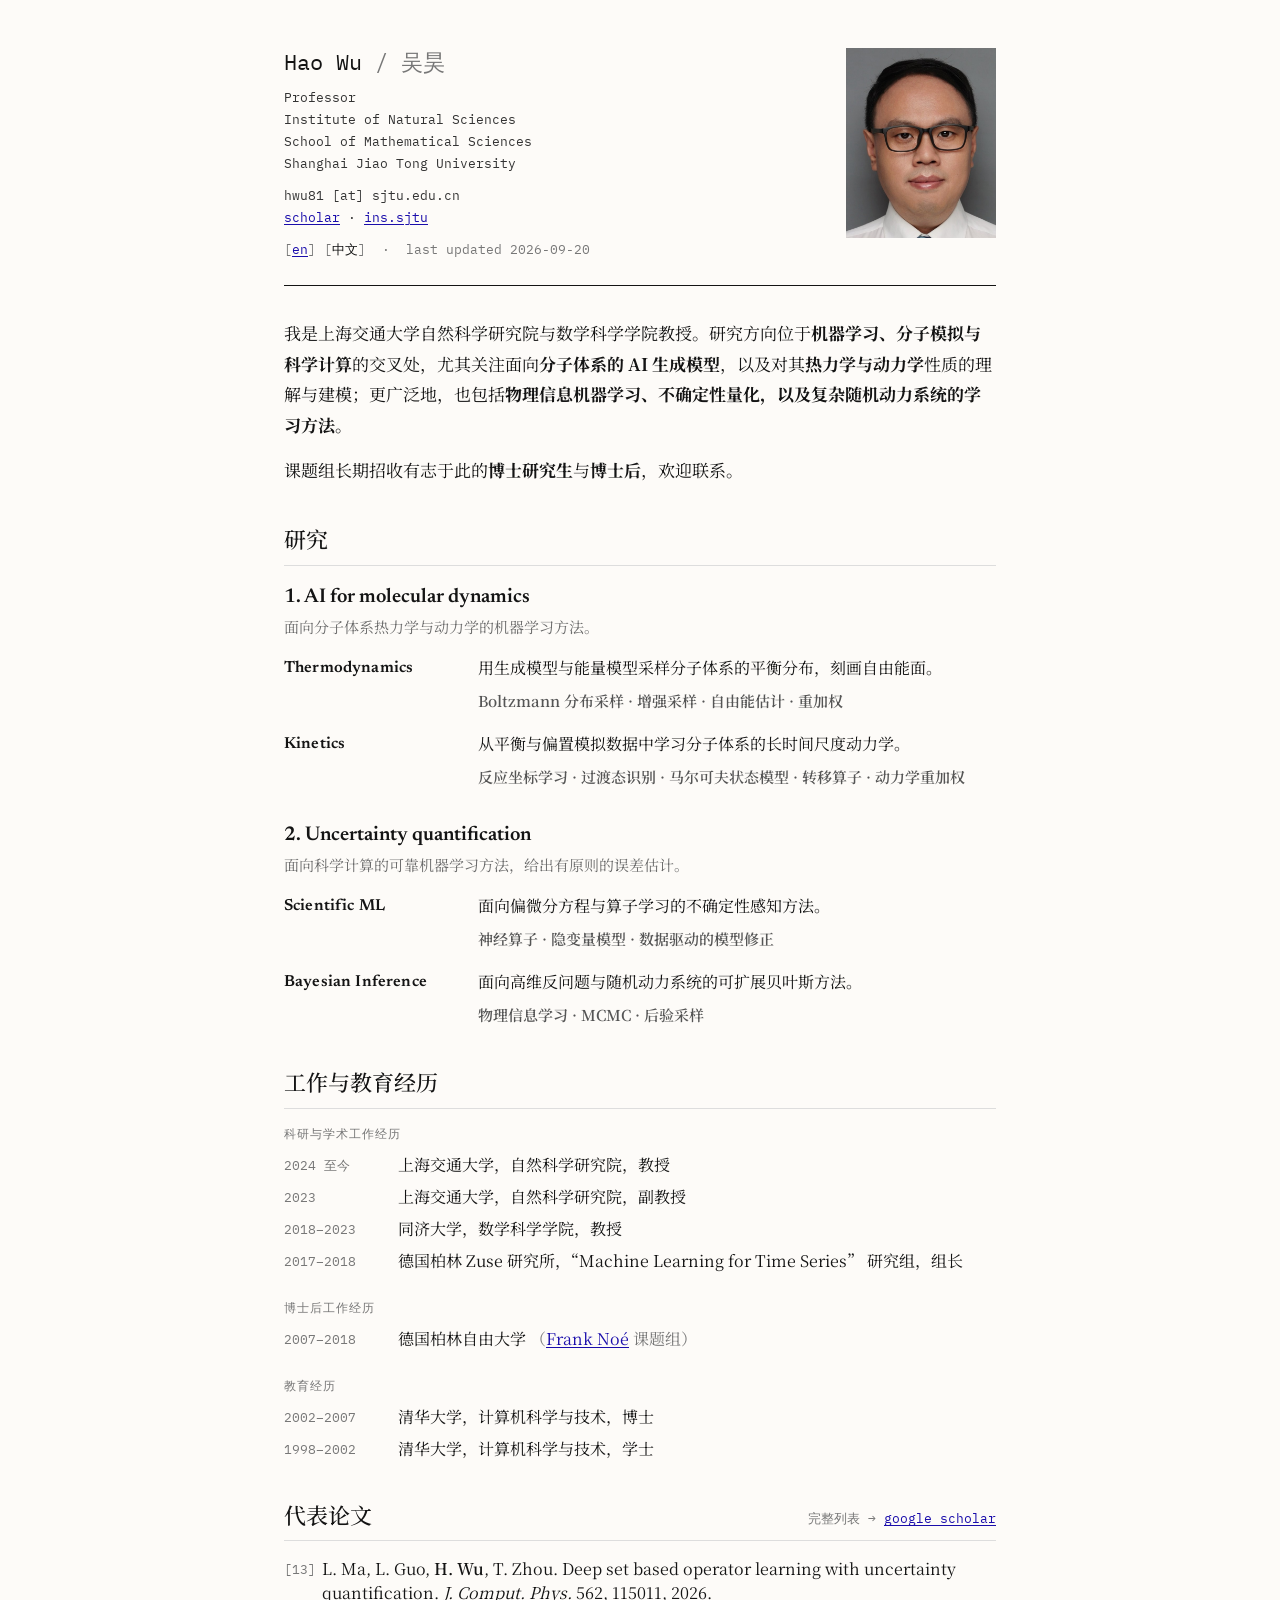
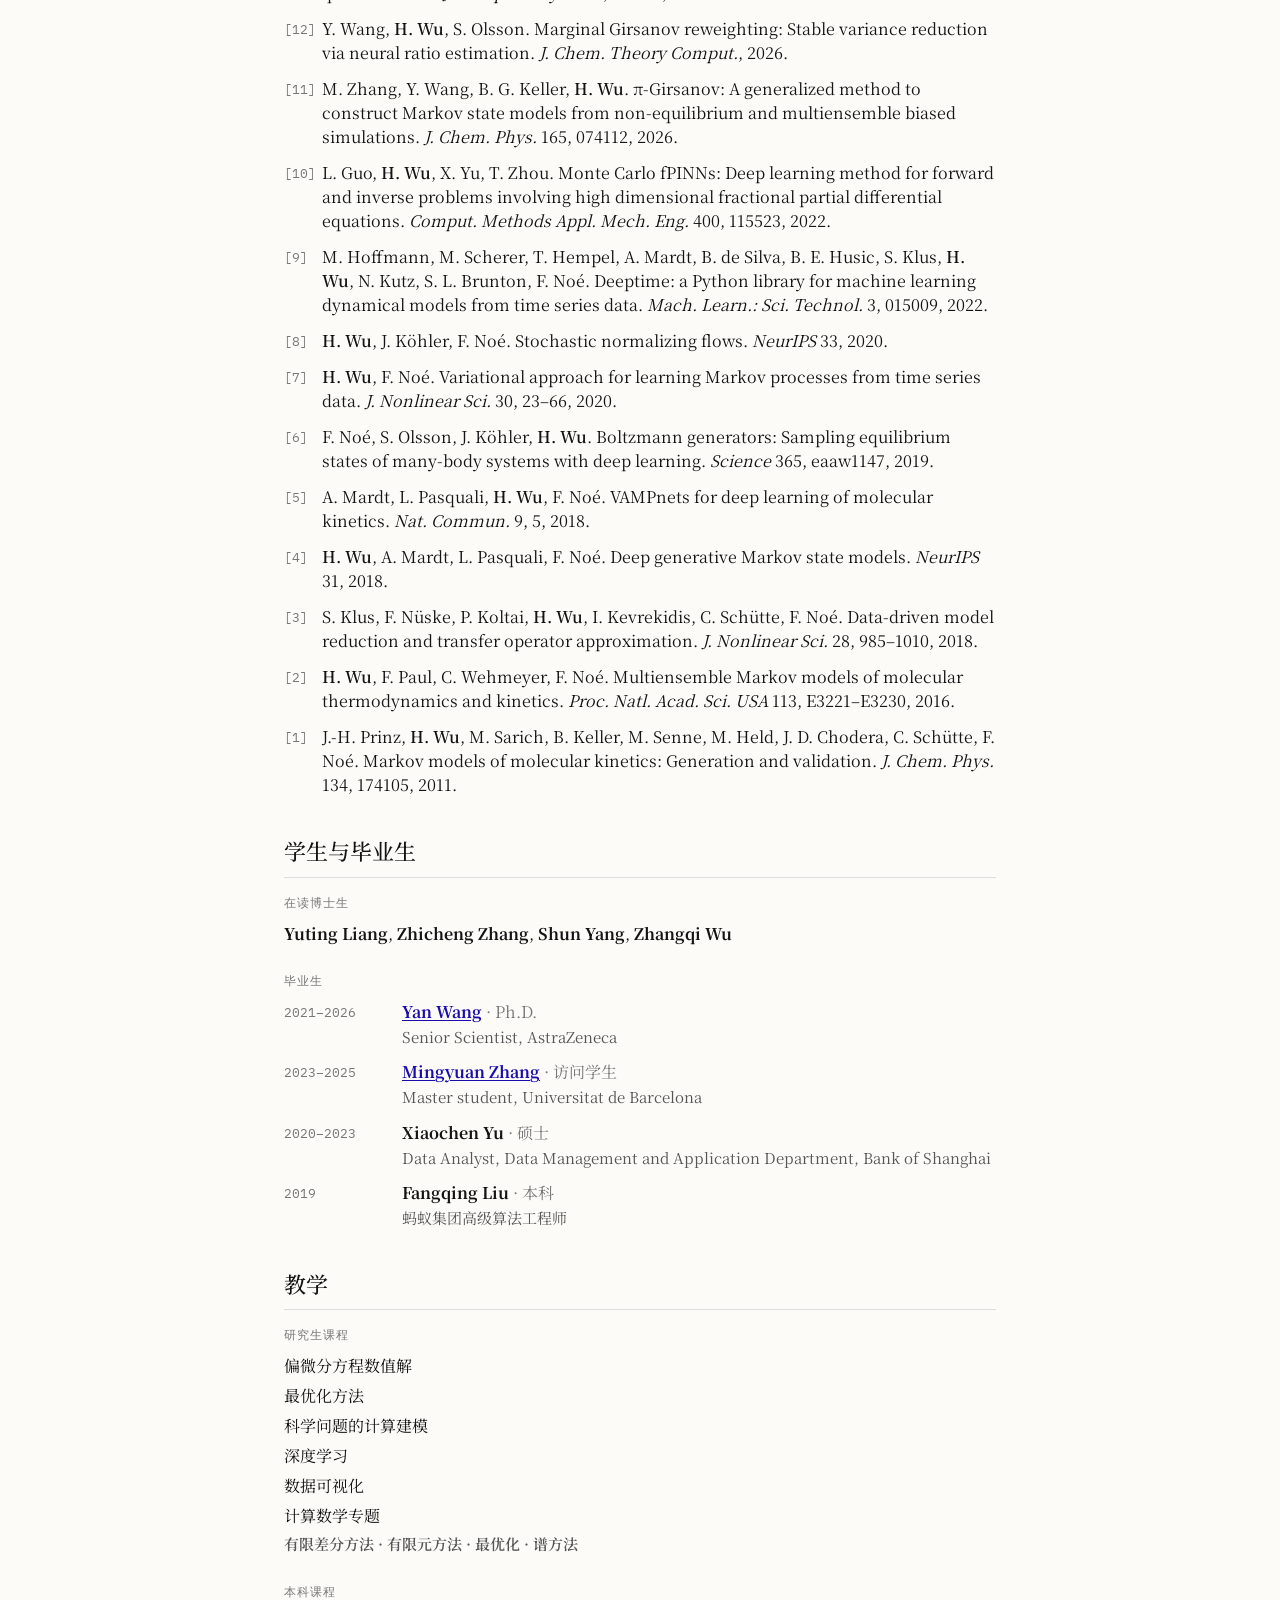
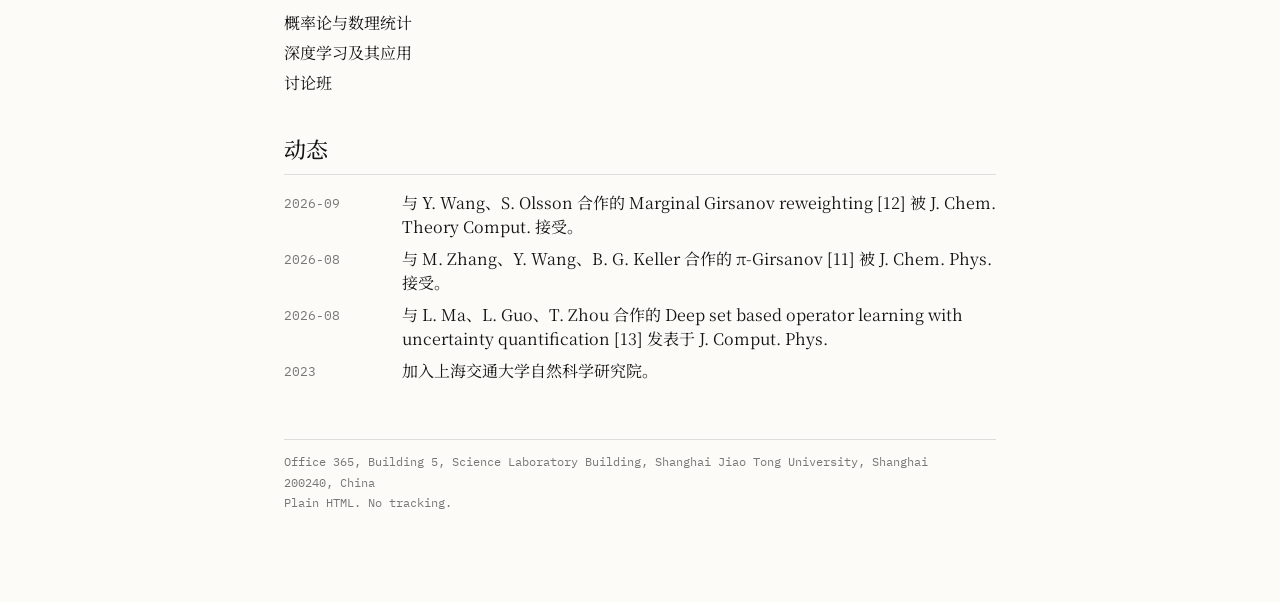
==== zh.html @ 330f4f9b "Homepage for Hao Wu" ====
<!DOCTYPE html>
<html lang="zh-Hans">
<head>
<meta charset="utf-8">
<meta name="viewport" content="width=device-width, initial-scale=1">
<title>吴昊 Hao Wu</title>
<meta name="description" content="吴昊，上海交通大学自然科学研究院与数学科学学院教授，研究方向为机器学习、分子模拟与科学计算的交叉领域。">
<meta name="author" content="Hao Wu">
<link rel="canonical" href="https://hwu81.github.io/zh.html">
<link rel="alternate" hreflang="en" href="https://hwu81.github.io/">
<link rel="alternate" hreflang="zh-Hans" href="https://hwu81.github.io/zh.html">
<meta property="og:type" content="profile">
<meta property="og:title" content="吴昊 Hao Wu">
<meta property="og:description" content="上海交通大学自然科学研究院与数学科学学院教授。">
<meta property="og:image" content="https://hwu81.github.io/portrait-2026.jpg">
<link rel="icon" href="favicon.svg" type="image/svg+xml">
<link rel="preconnect" href="https://fonts.googleapis.com">
<link rel="preconnect" href="https://fonts.gstatic.com" crossorigin>
<link rel="stylesheet" href="https://fonts.googleapis.com/css2?family=IBM+Plex+Mono:wght@400;500&family=Newsreader:opsz,wght@6..72,400..600&family=Noto+Serif+SC:wght@400;600&display=swap">
<link rel="stylesheet" href="style.css">
</head>
<body>
<div class="page">

  <header class="masthead">
    <div class="ident">
      <h1 class="name">Hao Wu <span>/ 吴昊</span></h1>
      <p>Professor</p>
      <p>Institute of Natural Sciences</p>
      <p>School of Mathematical Sciences</p>
      <p>Shanghai Jiao Tong University</p>
      <p class="contact">hwu81 [at] sjtu.edu.cn</p>
      <p><a href="https://scholar.google.com/citations?user=BpJevpQAAAAJ">scholar</a> · <a href="https://ins.sjtu.edu.cn/peoples/wuhao">ins.sjtu</a></p>
      <p class="meta">[<a href="index.html" hreflang="en">en</a>] [<span class="current">中文</span>] &nbsp;·&nbsp; last updated 2026-09-20</p>
    </div>
    <div class="portrait">
      <img src="portrait-2026.jpg" width="572" height="748" alt="吴昊">
    </div>
  </header>

  <section class="bio">
    <p>我是上海交通大学自然科学研究院与数学科学学院教授。研究方向位于<b>机器学习、分子模拟与科学计算</b>的交叉处，尤其关注面向<b>分子体系的 AI 生成模型</b>，以及对其<b>热力学与动力学</b>性质的理解与建模；更广泛地，也包括<b>物理信息机器学习、不确定性量化，以及复杂随机动力系统的学习方法</b>。</p>
    <p>课题组长期招收有志于此的<b>博士研究生</b>与<b>博士后</b>，欢迎联系。</p>
  </section>

  <section>
    <h2>研究</h2>
    <div class="topics">

      <div class="topic">
        <h3>1. AI for molecular dynamics</h3>
        <p class="summary">面向分子体系热力学与动力学的机器学习方法。</p>
        <div class="threads">
          <div class="thread">
            <span class="label">Thermodynamics</span>
            <div>
              <p>用生成模型与能量模型采样分子体系的平衡分布，刻画自由能面。</p>
              <p class="keywords">Boltzmann 分布采样 · 增强采样 · 自由能估计 · 重加权</p>
            </div>
          </div>
          <div class="thread">
            <span class="label">Kinetics</span>
            <div>
              <p>从平衡与偏置模拟数据中学习分子体系的长时间尺度动力学。</p>
              <p class="keywords">反应坐标学习 · 过渡态识别 · 马尔可夫状态模型 · 转移算子 · 动力学重加权</p>
            </div>
          </div>
        </div>
      </div>

      <div class="topic">
        <h3>2. Uncertainty quantification</h3>
        <p class="summary">面向科学计算的可靠机器学习方法，给出有原则的误差估计。</p>
        <div class="threads">
          <div class="thread">
            <span class="label">Scientific ML</span>
            <div>
              <p>面向偏微分方程与算子学习的不确定性感知方法。</p>
              <p class="keywords">神经算子 · 隐变量模型 · 数据驱动的模型修正</p>
            </div>
          </div>
          <div class="thread">
            <span class="label">Bayesian Inference</span>
            <div>
              <p>面向高维反问题与随机动力系统的可扩展贝叶斯方法。</p>
              <p class="keywords">物理信息学习 · MCMC · 后验采样</p>
            </div>
          </div>
        </div>
      </div>

    </div>
  </section>

  <section>
    <h2>工作与教育经历</h2>
    <div class="groups">
      <div>
        <p class="kicker">科研与学术工作经历</p>
        <div class="entries">
          <div class="entry"><span class="when">2024 至今</span><p>上海交通大学，自然科学研究院，教授</p></div>
          <div class="entry"><span class="when">2023</span><p>上海交通大学，自然科学研究院，副教授</p></div>
          <div class="entry"><span class="when">2018–2023</span><p>同济大学，数学科学学院，教授</p></div>
          <div class="entry"><span class="when">2017–2018</span><p>德国柏林 Zuse 研究所，“Machine Learning for Time Series” 研究组，组长</p></div>
        </div>
      </div>
      <div>
        <p class="kicker">博士后工作经历</p>
        <div class="entries">
          <div class="entry"><span class="when">2007–2018</span><p>德国柏林自由大学 <span class="quiet">（<a href="https://scholar.google.com/citations?user=QGiLc_cAAAAJ">Frank Noé</a> 课题组）</span></p></div>
        </div>
      </div>
      <div>
        <p class="kicker">教育经历</p>
        <div class="entries">
          <div class="entry"><span class="when">2002–2007</span><p>清华大学，计算机科学与技术，博士</p></div>
          <div class="entry"><span class="when">1998–2002</span><p>清华大学，计算机科学与技术，学士</p></div>
        </div>
      </div>
    </div>
  </section>

  <section>
    <h2 class="split"><span>代表论文</span><span class="aside">完整列表 → <a href="https://scholar.google.com/citations?user=BpJevpQAAAAJ">google scholar</a></span></h2>
    <div class="pubs">
      <div class="pub"><span class="ref">[13]</span><p>L. Ma, L. Guo, <strong>H. Wu</strong>, T. Zhou. Deep set based operator learning with uncertainty quantification. <cite>J. Comput. Phys.</cite> 562, 115011, 2026.</p></div>
      <div class="pub"><span class="ref">[12]</span><p>Y. Wang, <strong>H. Wu</strong>, S. Olsson. Marginal Girsanov reweighting: Stable variance reduction via neural ratio estimation. <cite>J. Chem. Theory Comput.</cite>, 2026.</p></div>
      <div class="pub"><span class="ref">[11]</span><p>M. Zhang, Y. Wang, B. G. Keller, <strong>H. Wu</strong>. π-Girsanov: A generalized method to construct Markov state models from non-equilibrium and multiensemble biased simulations. <cite>J. Chem. Phys.</cite> 165, 074112, 2026.</p></div>
      <div class="pub"><span class="ref">[10]</span><p>L. Guo, <strong>H. Wu</strong>, X. Yu, T. Zhou. Monte Carlo fPINNs: Deep learning method for forward and inverse problems involving high dimensional fractional partial differential equations. <cite>Comput. Methods Appl. Mech. Eng.</cite> 400, 115523, 2022.</p></div>
      <div class="pub"><span class="ref">[9]</span><p>M. Hoffmann, M. Scherer, T. Hempel, A. Mardt, B. de Silva, B. E. Husic, S. Klus, <strong>H. Wu</strong>, N. Kutz, S. L. Brunton, F. Noé. Deeptime: a Python library for machine learning dynamical models from time series data. <cite>Mach. Learn.: Sci. Technol.</cite> 3, 015009, 2022.</p></div>
      <div class="pub"><span class="ref">[8]</span><p><strong>H. Wu</strong>, J. Köhler, F. Noé. Stochastic normalizing flows. <cite>NeurIPS</cite> 33, 2020.</p></div>
      <div class="pub"><span class="ref">[7]</span><p><strong>H. Wu</strong>, F. Noé. Variational approach for learning Markov processes from time series data. <cite>J. Nonlinear Sci.</cite> 30, 23–66, 2020.</p></div>
      <div class="pub"><span class="ref">[6]</span><p>F. Noé, S. Olsson, J. Köhler, <strong>H. Wu</strong>. Boltzmann generators: Sampling equilibrium states of many-body systems with deep learning. <cite>Science</cite> 365, eaaw1147, 2019.</p></div>
      <div class="pub"><span class="ref">[5]</span><p>A. Mardt, L. Pasquali, <strong>H. Wu</strong>, F. Noé. VAMPnets for deep learning of molecular kinetics. <cite>Nat. Commun.</cite> 9, 5, 2018.</p></div>
      <div class="pub"><span class="ref">[4]</span><p><strong>H. Wu</strong>, A. Mardt, L. Pasquali, F. Noé. Deep generative Markov state models. <cite>NeurIPS</cite> 31, 2018.</p></div>
      <div class="pub"><span class="ref">[3]</span><p>S. Klus, F. Nüske, P. Koltai, <strong>H. Wu</strong>, I. Kevrekidis, C. Schütte, F. Noé. Data-driven model reduction and transfer operator approximation. <cite>J. Nonlinear Sci.</cite> 28, 985–1010, 2018.</p></div>
      <div class="pub"><span class="ref">[2]</span><p><strong>H. Wu</strong>, F. Paul, C. Wehmeyer, F. Noé. Multiensemble Markov models of molecular thermodynamics and kinetics. <cite>Proc. Natl. Acad. Sci. USA</cite> 113, E3221–E3230, 2016.</p></div>
      <div class="pub"><span class="ref">[1]</span><p>J.-H. Prinz, <strong>H. Wu</strong>, M. Sarich, B. Keller, M. Senne, M. Held, J. D. Chodera, C. Schütte, F. Noé. Markov models of molecular kinetics: Generation and validation. <cite>J. Chem. Phys.</cite> 134, 174105, 2011.</p></div>
    </div>
  </section>

  <section>
    <h2>学生与毕业生</h2>
    <div class="groups">
      <div>
        <p class="kicker">在读博士生</p>
        <p><b>Yuting Liang</b>, <b>Zhicheng Zhang</b>, <b>Shun Yang</b>, <b>Zhangqi Wu</b></p>
      </div>
      <div>
        <p class="kicker">毕业生</p>
        <div class="entries loose">
          <div class="entry short"><span class="when">2021–2026</span><div><p><a href="https://wwwycc.github.io/"><b>Yan Wang</b></a> <span class="quiet">· Ph.D.</span></p><p class="note">Senior Scientist, AstraZeneca</p></div></div>
          <div class="entry short"><span class="when">2023–2025</span><div><p><a href="https://mingyuan00.github.io/"><b>Mingyuan Zhang</b></a> <span class="quiet">· 访问学生</span></p><p class="note">Master student, Universitat de Barcelona</p></div></div>
          <div class="entry short"><span class="when">2020–2023</span><div><p><b>Xiaochen Yu</b> <span class="quiet">· 硕士</span></p><p class="note">Data Analyst, Data Management and Application Department, Bank of Shanghai</p></div></div>
          <div class="entry short"><span class="when">2019</span><div><p><b>Fangqing Liu</b> <span class="quiet">· 本科</span></p><p class="note">蚂蚁集团高级算法工程师</p></div></div>
        </div>
      </div>
    </div>
  </section>

  <section>
    <h2>教学</h2>
    <div class="groups">
      <div>
        <p class="kicker">研究生课程</p>
        <div class="courses">
          <p>偏微分方程数值解</p>
          <p>最优化方法</p>
          <p>科学问题的计算建模</p>
          <p>深度学习</p>
          <p>数据可视化</p>
          <div>
            <p>计算数学专题</p>
            <p class="keywords">有限差分方法 · 有限元方法 · 最优化 · 谱方法</p>
          </div>
        </div>
      </div>
      <div>
        <p class="kicker">本科课程</p>
        <div class="courses">
          <p>概率论与数理统计</p>
          <p>深度学习及其应用</p>
          <p>讨论班</p>
        </div>
      </div>
    </div>
  </section>

  <section>
    <h2>动态</h2>
    <div class="entries">
      <div class="entry short"><span class="when">2026-09</span><p>与 Y. Wang、S. Olsson 合作的 Marginal Girsanov reweighting [12] 被 J. Chem. Theory Comput. 接受。</p></div>
      <div class="entry short"><span class="when">2026-08</span><p>与 M. Zhang、Y. Wang、B. G. Keller 合作的 π-Girsanov [11] 被 J. Chem. Phys. 接受。</p></div>
      <div class="entry short"><span class="when">2026-08</span><p>与 L. Ma、L. Guo、T. Zhou 合作的 Deep set based operator learning with uncertainty quantification [13] 发表于 J. Comput. Phys.</p></div>
      <div class="entry short"><span class="when">2023</span><p>加入上海交通大学自然科学研究院。</p></div>
    </div>
  </section>

  <footer>
    <p>Office 365, Building 5, Science Laboratory Building, Shanghai Jiao Tong University, Shanghai 200240, China</p>
    <p>Plain HTML. No tracking.</p>
  </footer>

</div>
</body>
</html>
---- style.css ----
/* Hao Wu — personal homepage
   Plain CSS. No framework, no build step. */

:root {
  --ink: #141414;
  --ink-secondary: #333;
  --ink-muted: #555;
  --ink-soft: #6b6b6b;
  --ink-faint: #777;
  --link: #1a0dab;
  --link-hover: #660099;
  --rule-strong: #141414;
  --rule-faint: #ddd;
  --bg: #fdfbf8;

  --serif: Charter, "Bitstream Charter", "Sitka Text", Cambria, Georgia, "Noto Serif SC", serif;
  --display: "Newsreader", Charter, Georgia, "Noto Serif SC", serif;
  --mono: "IBM Plex Mono", ui-monospace, Menlo, Consolas, monospace;
}

html, body {
  margin: 0;
  padding: 0;
  background: var(--bg);
  color: var(--ink);
}

body {
  font-family: var(--serif);
  font-size: 17px;
  line-height: 1.5;
  -webkit-font-smoothing: antialiased;
}

p { margin: 0; }

a {
  color: var(--link);
  text-decoration: underline;
  text-decoration-thickness: 1px;
  text-underline-offset: 2px;
}
a:hover { color: var(--link-hover); }

.page {
  max-width: 760px;
  margin: 0 auto;
  padding: clamp(28px, 6vw, 48px) clamp(16px, 4.5vw, 24px) 88px;
  text-wrap: pretty;
  box-sizing: border-box;
}

/* ---------- header ---------- */

.masthead {
  display: flex;
  flex-wrap: wrap;
  gap: 20px clamp(16px, 4vw, 32px);
  align-items: flex-start;
  justify-content: space-between;
  padding-bottom: 24px;
  border-bottom: 1px solid var(--rule-strong);
}

.ident {
  flex: 1 1 200px;
  min-width: 0;
  font-family: var(--mono);
  font-size: 13px;
  line-height: 1.7;
  color: var(--ink-secondary);
}

.ident .name {
  font-family: inherit;
  font-size: 22px;
  font-weight: 400;
  line-height: 1.3;
  color: var(--ink);
  margin: 0 0 10px;
}
.ident .name span { color: var(--ink-faint); }

.ident .contact { margin-top: 10px; }

.ident .meta {
  margin-top: 10px;
  color: var(--ink-faint);
}
.ident .meta .current { color: var(--ink); }

.portrait {
  flex: 0 0 clamp(112px, 30vw, 150px);
  width: clamp(112px, 30vw, 150px);
  height: clamp(142px, 38vw, 190px);
}
.portrait img {
  display: block;
  width: 100%;
  height: 100%;
  object-fit: cover;
}

/* ---------- sections ---------- */

section { padding-top: 44px; }
section.bio { padding-top: 32px; }

h2 {
  font-family: var(--display);
  font-size: 22px;
  font-weight: 500;
  line-height: 1.3;
  margin: 0 0 16px;
  padding-bottom: 7px;
  border-bottom: 1px solid var(--rule-faint);
  color: var(--ink);
}

h2.split {
  display: flex;
  justify-content: space-between;
  gap: 12px;
  flex-wrap: wrap;
}
h2 .aside {
  font-family: var(--mono);
  font-size: 13px;
  font-weight: 400;
  color: var(--ink-faint);
  align-self: flex-end;
  padding-bottom: 5px;
}

.bio p + p { margin-top: 14px; }

/* ---------- research ---------- */

.topics {
  display: flex;
  flex-direction: column;
  gap: 30px;
}

.topic > h3 {
  font-family: var(--display);
  font-size: 20px;
  font-weight: 600;
  line-height: 1.5;
  color: var(--ink);
  margin: 0 0 4px;
}
.topic > .summary {
  color: var(--ink-soft);
  font-size: 15px;
  margin-bottom: 16px;
}

.threads {
  display: flex;
  flex-direction: column;
  gap: 16px;
  font-size: 16px;
}

.thread {
  display: grid;
  grid-template-columns: clamp(76px, 24vw, 180px) minmax(0, 1fr);
  gap: clamp(10px, 2.6vw, 14px);
}
.thread > .label {
  overflow-wrap: anywhere;
  hyphens: auto;
  font-family: var(--display);
  font-size: 16px;
  font-weight: 600;
  letter-spacing: 0.01em;
  color: var(--ink);
  padding-top: 2px;
}

/* keyword trail under a description */
.keywords {
  font-size: 15px;
  font-weight: 600;
  line-height: 1.7;
  color: var(--ink-muted);
  margin-top: 4px;
}

/* ---------- date-led lists (positions, alumni, news) ---------- */

.groups {
  display: flex;
  flex-direction: column;
  gap: 26px;
  font-size: 16px;
}

.kicker {
  font-family: var(--mono);
  font-size: 12px;
  letter-spacing: 0.08em;
  text-transform: uppercase;
  color: var(--ink-faint);
  margin: 0 0 10px;
}

.entries {
  display: flex;
  flex-direction: column;
  gap: 8px;
  font-size: 16px;
}
.entries.loose { gap: 12px; }

.entry {
  display: grid;
  grid-template-columns: clamp(72px, 18vw, 104px) minmax(0, 1fr);
  gap: 10px;
}
.entry.short {
  grid-template-columns: clamp(58px, 16vw, 110px) minmax(0, 1fr);
  gap: 8px;
}
.entry > .when {
  font-family: var(--mono);
  font-size: 13px;
  line-height: 1.6;
  color: var(--ink-faint);
  padding-top: 3px;
}
.entry .note {
  font-size: 15px;
  color: var(--ink-muted);
  margin-top: 2px;
}
.entry .quiet { color: var(--ink-faint); }

/* ---------- publications ---------- */

.pubs {
  display: flex;
  flex-direction: column;
  gap: 12px;
  font-size: 16px;
  line-height: 1.5;
}

.pub {
  display: grid;
  grid-template-columns: 32px minmax(0, 1fr);
  gap: 6px;
}
.pub > .ref {
  font-family: var(--mono);
  font-size: 13px;
  color: var(--ink-faint);
  padding-top: 3px;
}
.pub cite {
  font-style: italic;
}
.pub strong { font-weight: 600; }

/* ---------- teaching ---------- */

.courses {
  display: flex;
  flex-direction: column;
  gap: 6px;
}
/* the teaching keyword trail sits 1px tighter than the research one */
.courses .keywords { margin-top: 3px; }

/* ---------- footer ---------- */

footer {
  margin-top: 56px;
  padding-top: 12px;
  border-top: 1px solid var(--rule-faint);
  font-family: var(--mono);
  font-size: 12px;
  color: var(--ink-faint);
  line-height: 1.7;
}

/* ---------- Chinese needs more leading ---------- */

/* Only the research threads take the wider Chinese leading; the teaching
   keyword trail stays at 1.7, as in the original. */
:lang(zh) .bio p,
:lang(zh) .thread p {
  line-height: 1.8;
}
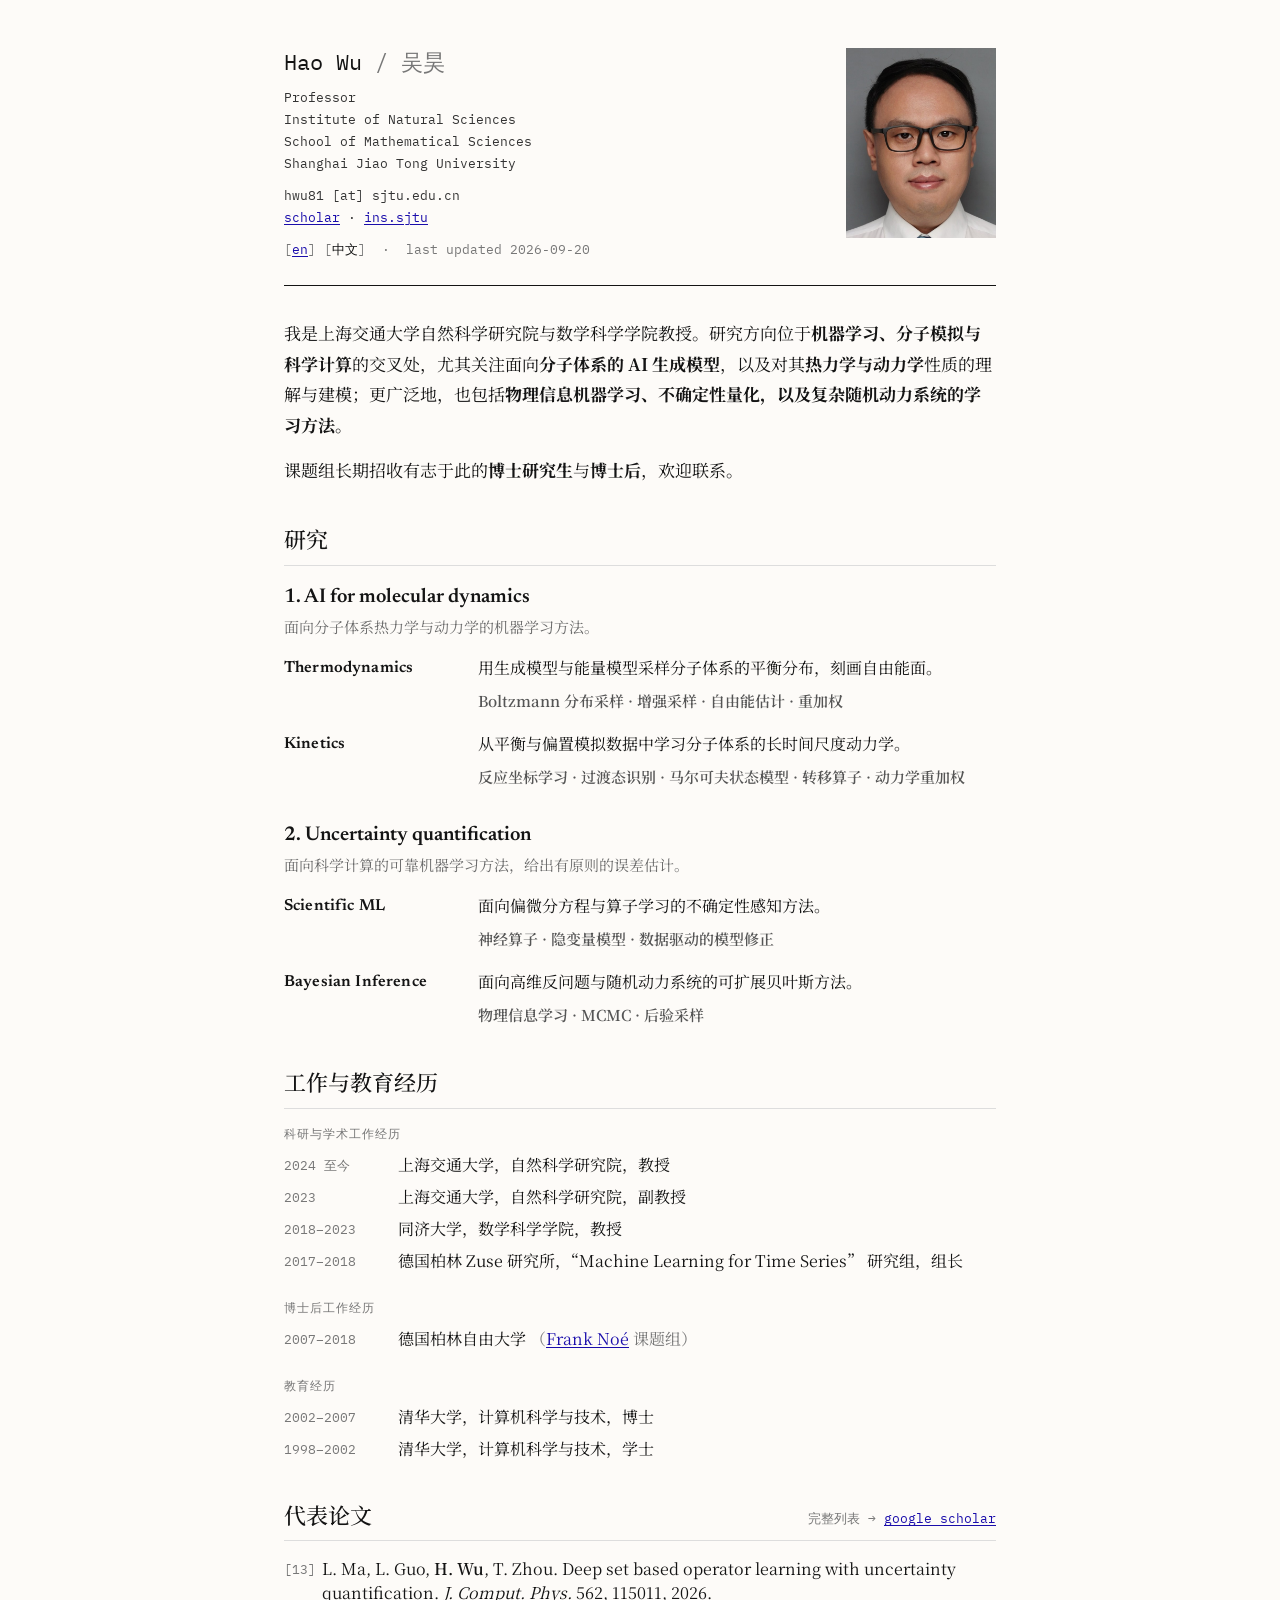
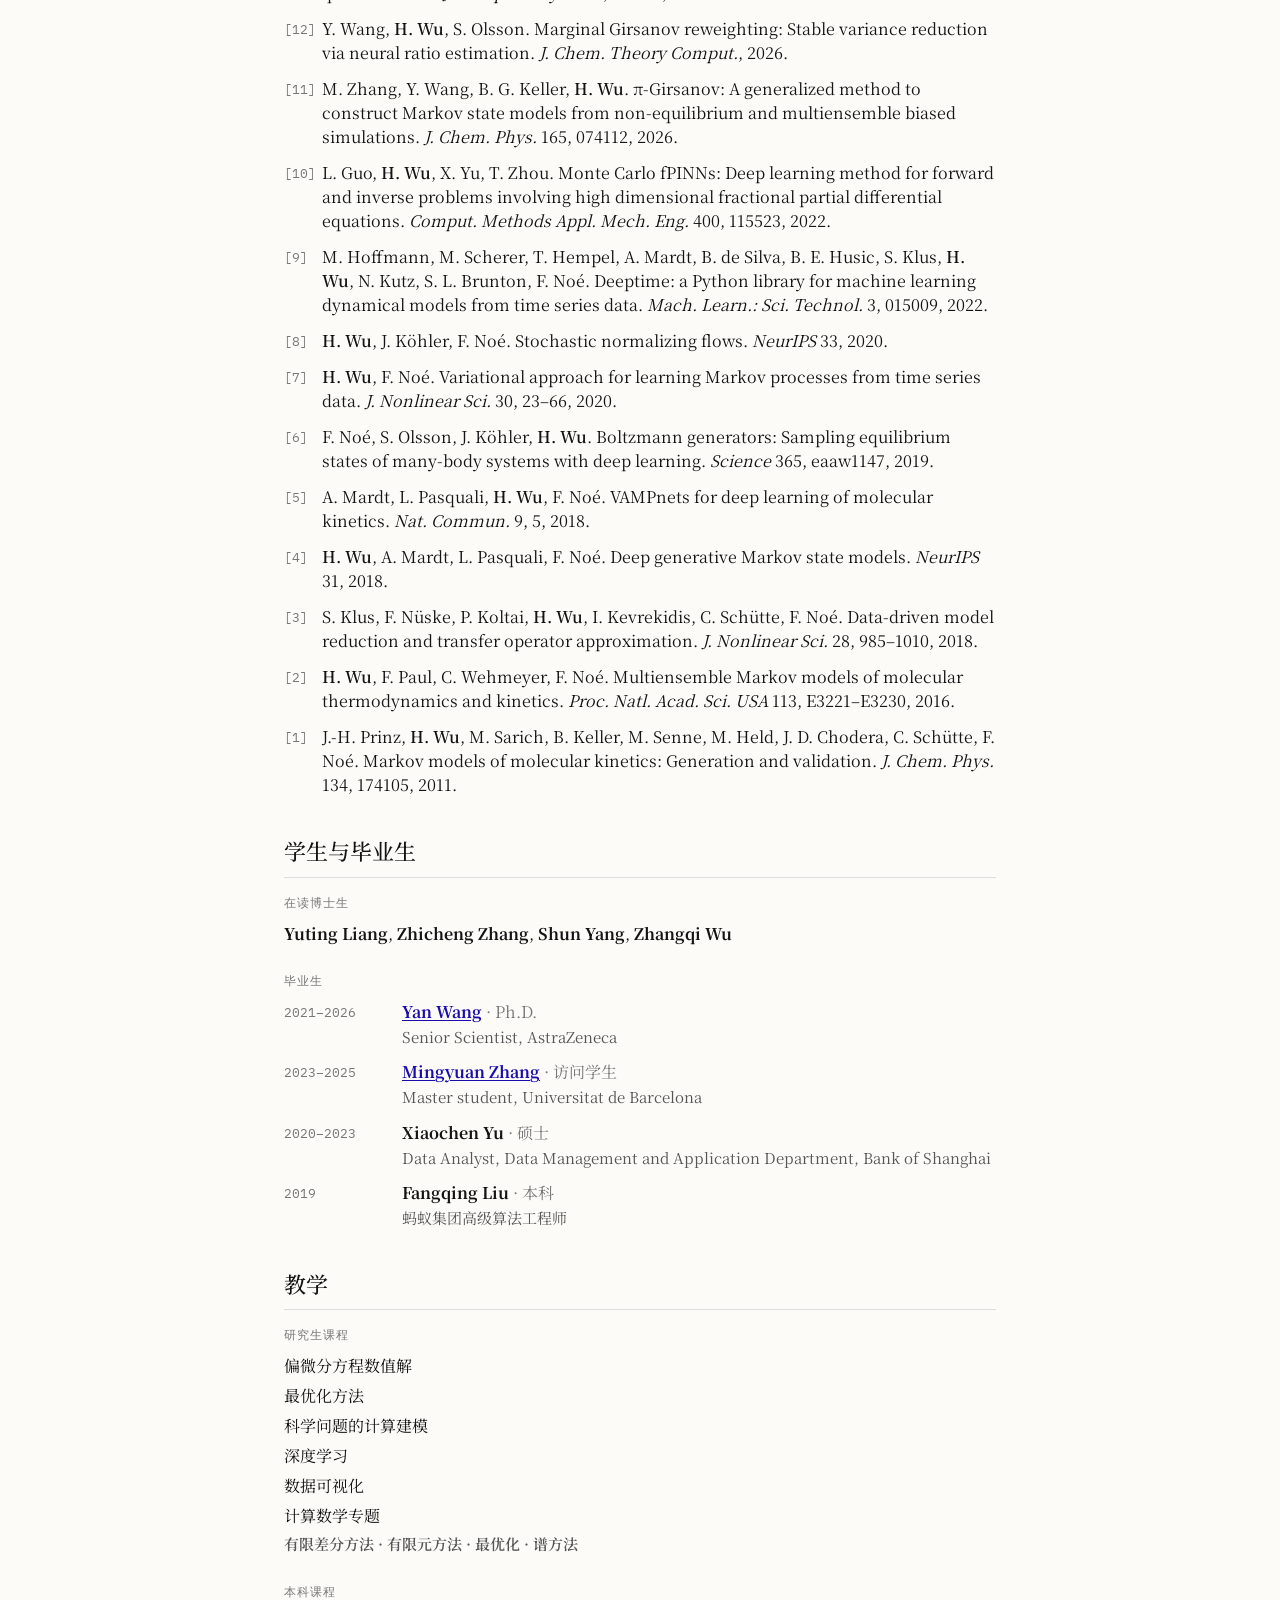
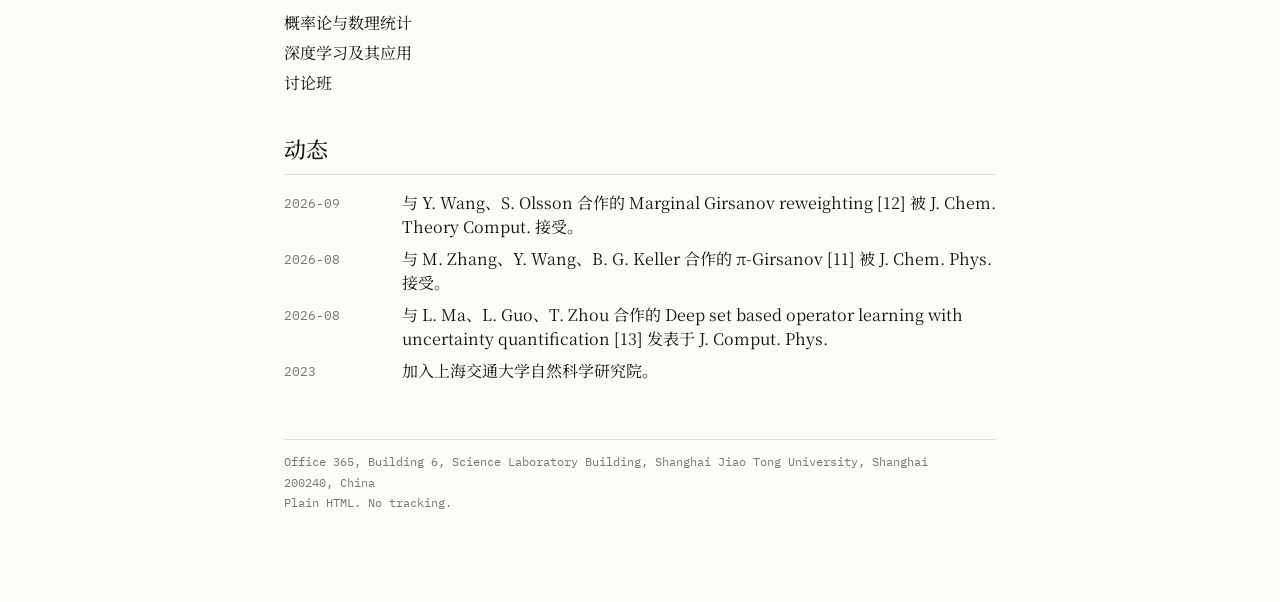
==== commit d7e5f777: "Homepage for Hao Wu" ====
--- a/zh.html
+++ b/zh.html
@@ -197,7 +197,7 @@
   </section>
 
   <footer>
-    <p>Office 365, Building 5, Science Laboratory Building, Shanghai Jiao Tong University, Shanghai 200240, China</p>
+    <p>Office 365, Building 6, Science Laboratory Building, Shanghai Jiao Tong University, Shanghai 200240, China</p>
     <p>Plain HTML. No tracking.</p>
   </footer>
 
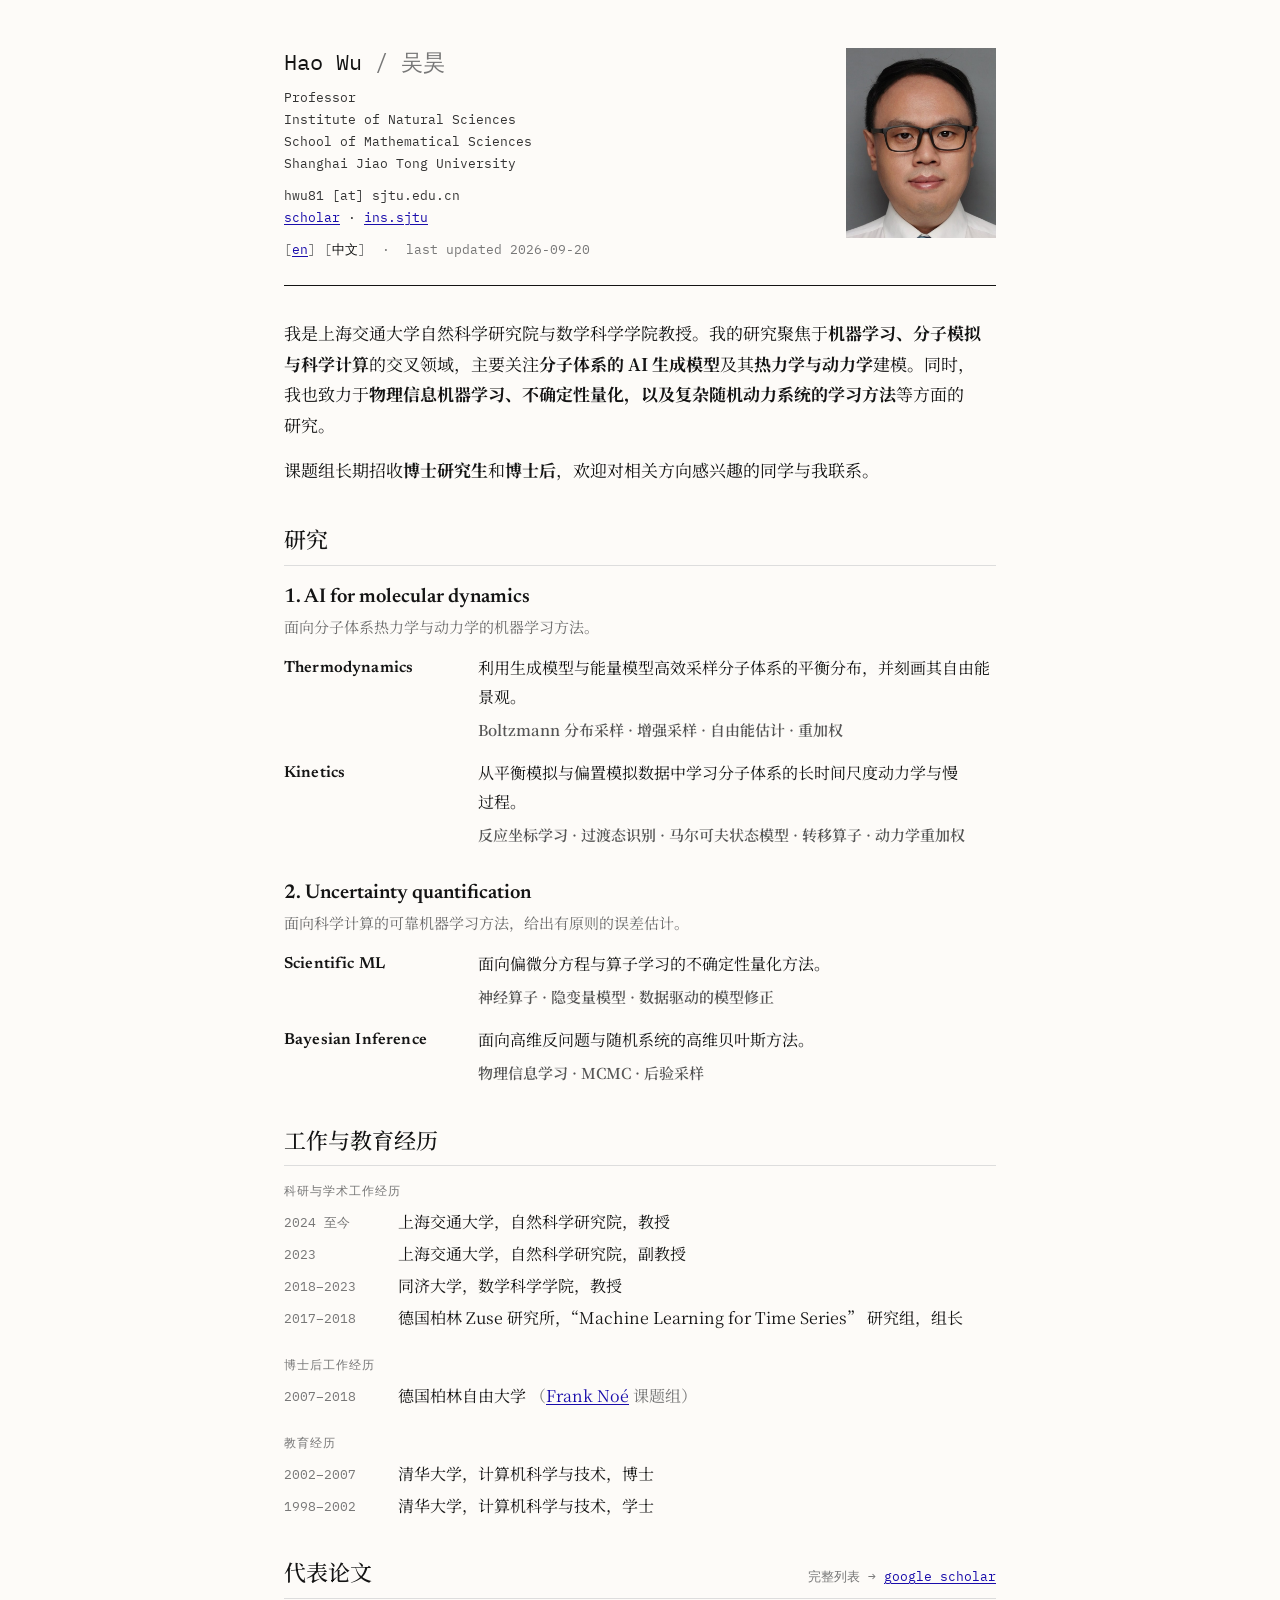
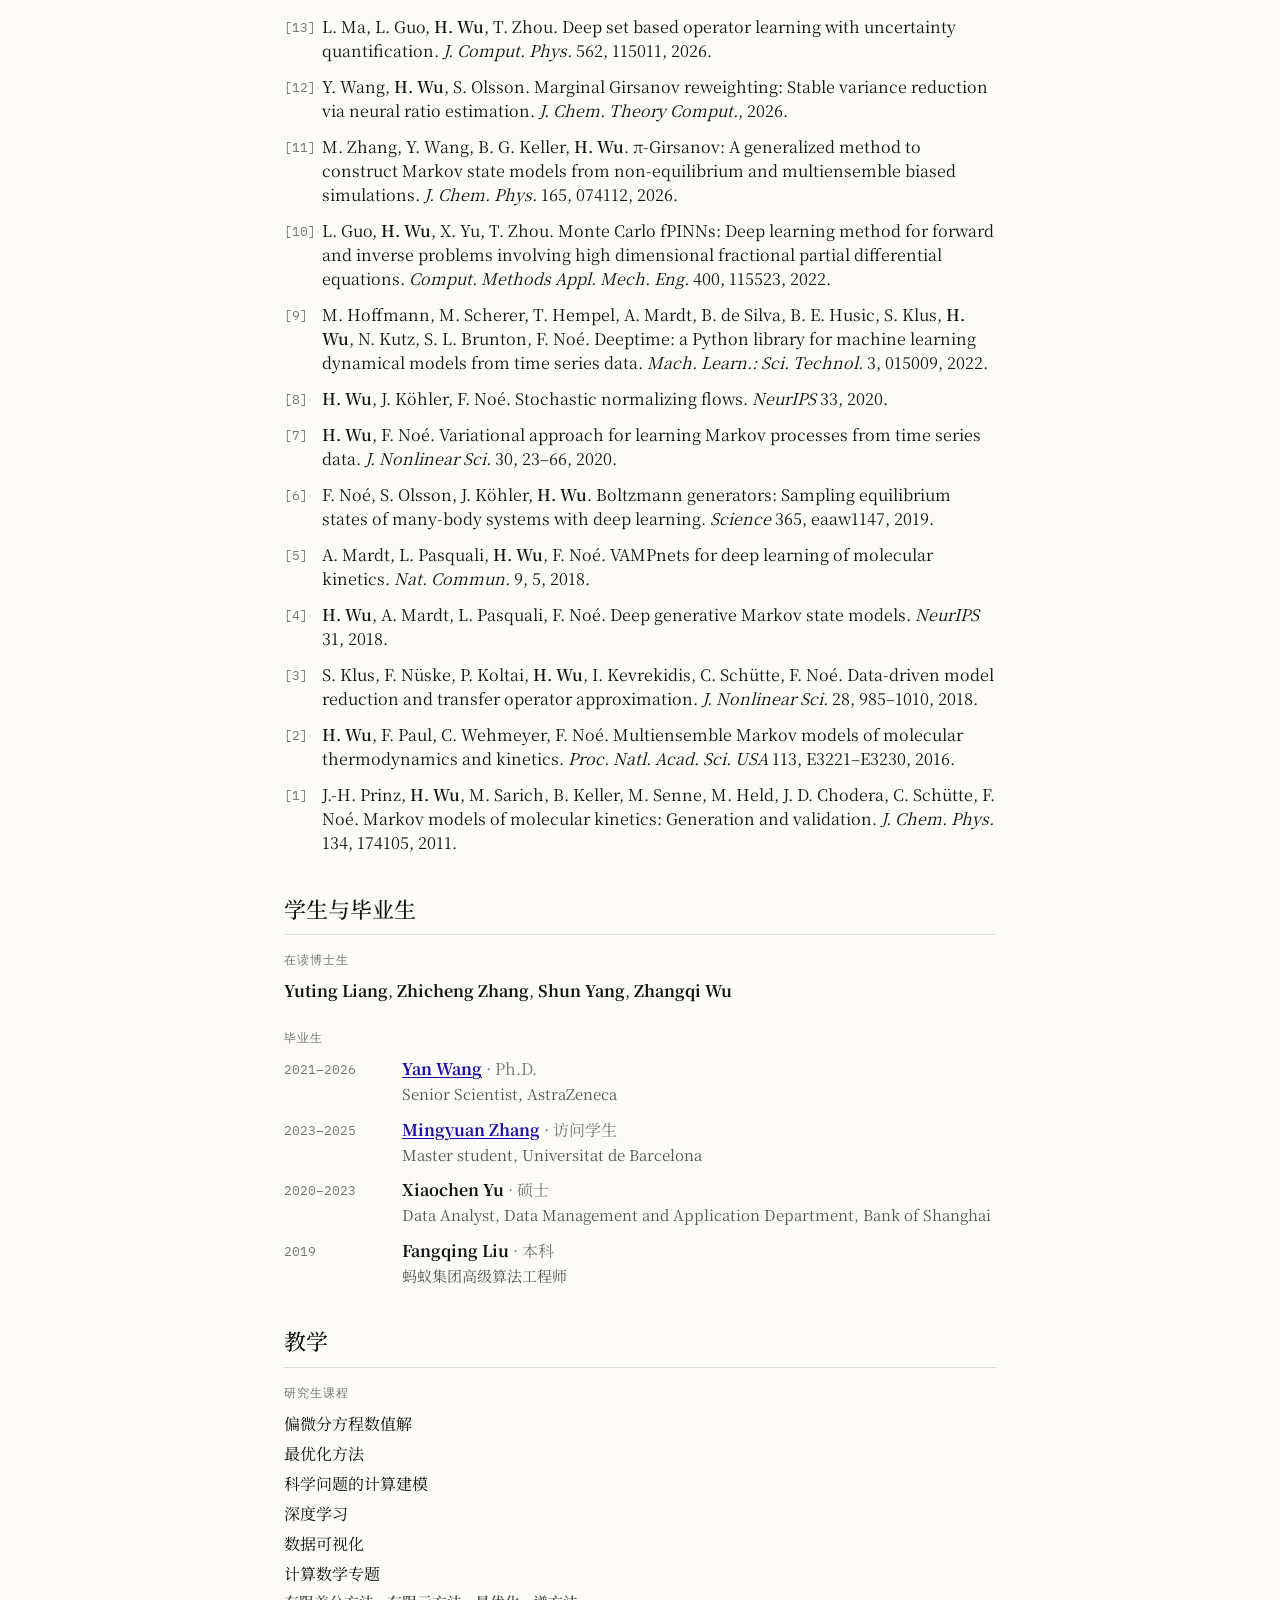
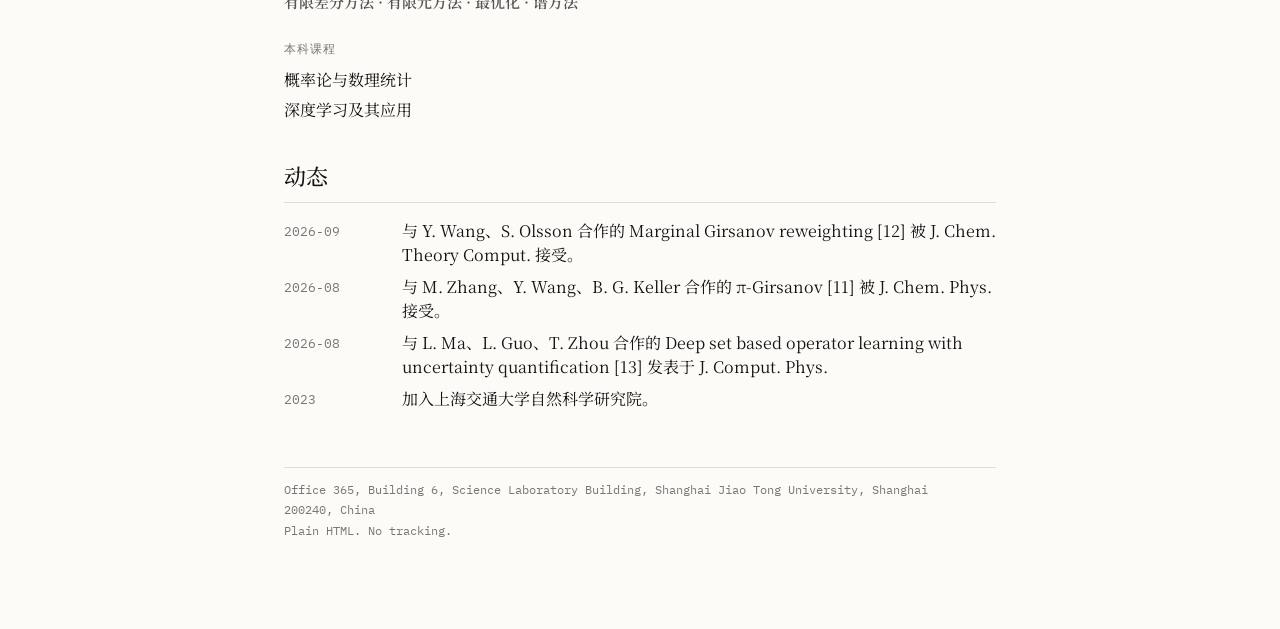
==== commit ab9e4e07: "Homepage for Hao Wu" ====
--- a/zh.html
+++ b/zh.html
@@ -39,8 +39,8 @@
   </header>
 
   <section class="bio">
-    <p>我是上海交通大学自然科学研究院与数学科学学院教授。研究方向位于<b>机器学习、分子模拟与科学计算</b>的交叉处，尤其关注面向<b>分子体系的 AI 生成模型</b>，以及对其<b>热力学与动力学</b>性质的理解与建模；更广泛地，也包括<b>物理信息机器学习、不确定性量化，以及复杂随机动力系统的学习方法</b>。</p>
-    <p>课题组长期招收有志于此的<b>博士研究生</b>与<b>博士后</b>，欢迎联系。</p>
+    <p>我是上海交通大学自然科学研究院与数学科学学院教授。我的研究聚焦于<b>机器学习、分子模拟与科学计算</b>的交叉领域，主要关注<b>分子体系的 AI 生成模型</b>及其<b>热力学与动力学</b>建模。同时，我也致力于<b>物理信息机器学习、不确定性量化，以及复杂随机动力系统的学习方法</b>等方面的研究。</p>
+    <p>课题组长期招收<b>博士研究生</b>和<b>博士后</b>，欢迎对相关方向感兴趣的同学与我联系。</p>
   </section>
 
   <section>
@@ -54,14 +54,14 @@
           <div class="thread">
             <span class="label">Thermodynamics</span>
             <div>
-              <p>用生成模型与能量模型采样分子体系的平衡分布，刻画自由能面。</p>
+              <p>利用生成模型与能量模型高效采样分子体系的平衡分布，并刻画其自由能景观。</p>
               <p class="keywords">Boltzmann 分布采样 · 增强采样 · 自由能估计 · 重加权</p>
             </div>
           </div>
           <div class="thread">
             <span class="label">Kinetics</span>
             <div>
-              <p>从平衡与偏置模拟数据中学习分子体系的长时间尺度动力学。</p>
+              <p>从平衡模拟与偏置模拟数据中学习分子体系的长时间尺度动力学与慢过程。</p>
               <p class="keywords">反应坐标学习 · 过渡态识别 · 马尔可夫状态模型 · 转移算子 · 动力学重加权</p>
             </div>
           </div>
@@ -75,14 +75,14 @@
           <div class="thread">
             <span class="label">Scientific ML</span>
             <div>
-              <p>面向偏微分方程与算子学习的不确定性感知方法。</p>
+              <p>面向偏微分方程与算子学习的不确定性量化方法。</p>
               <p class="keywords">神经算子 · 隐变量模型 · 数据驱动的模型修正</p>
             </div>
           </div>
           <div class="thread">
             <span class="label">Bayesian Inference</span>
             <div>
-              <p>面向高维反问题与随机动力系统的可扩展贝叶斯方法。</p>
+              <p>面向高维反问题与随机系统的高维贝叶斯方法。</p>
               <p class="keywords">物理信息学习 · MCMC · 后验采样</p>
             </div>
           </div>
@@ -180,7 +180,6 @@
         <div class="courses">
           <p>概率论与数理统计</p>
           <p>深度学习及其应用</p>
-          <p>讨论班</p>
         </div>
       </div>
     </div>
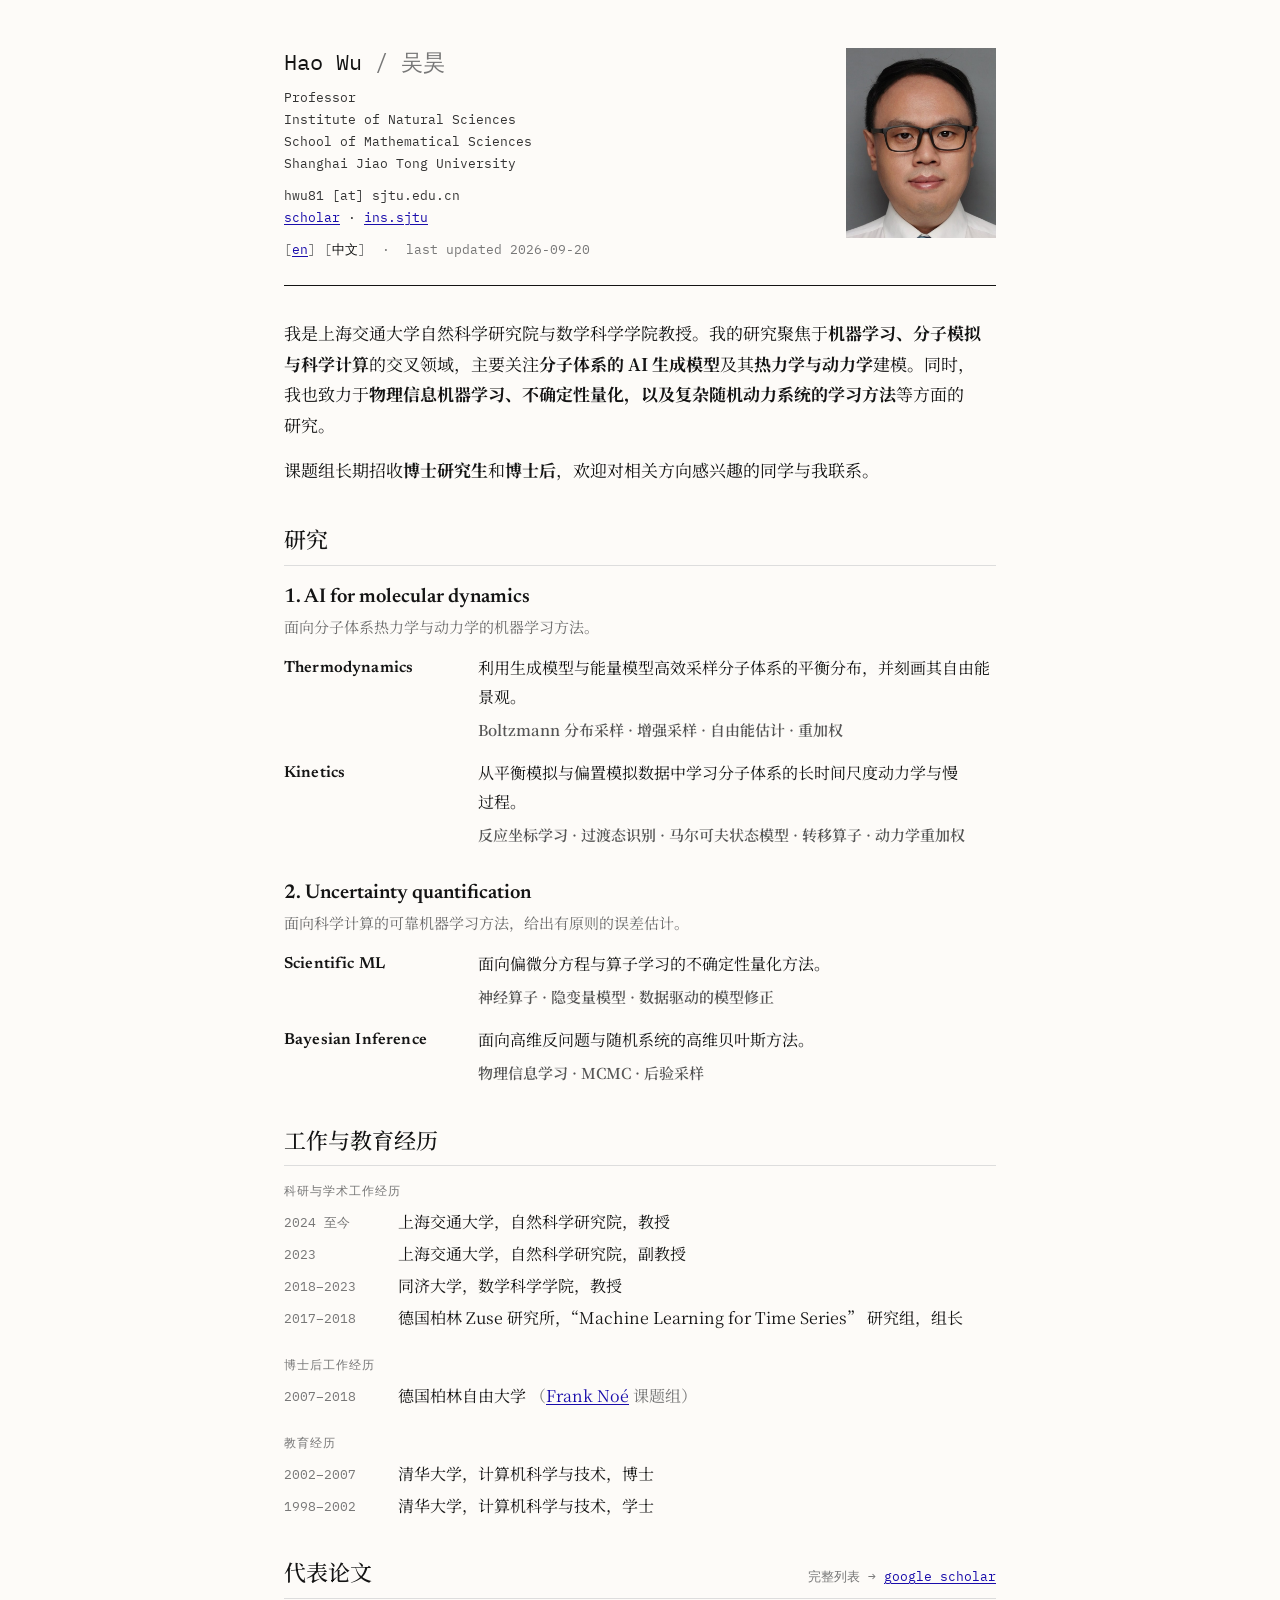
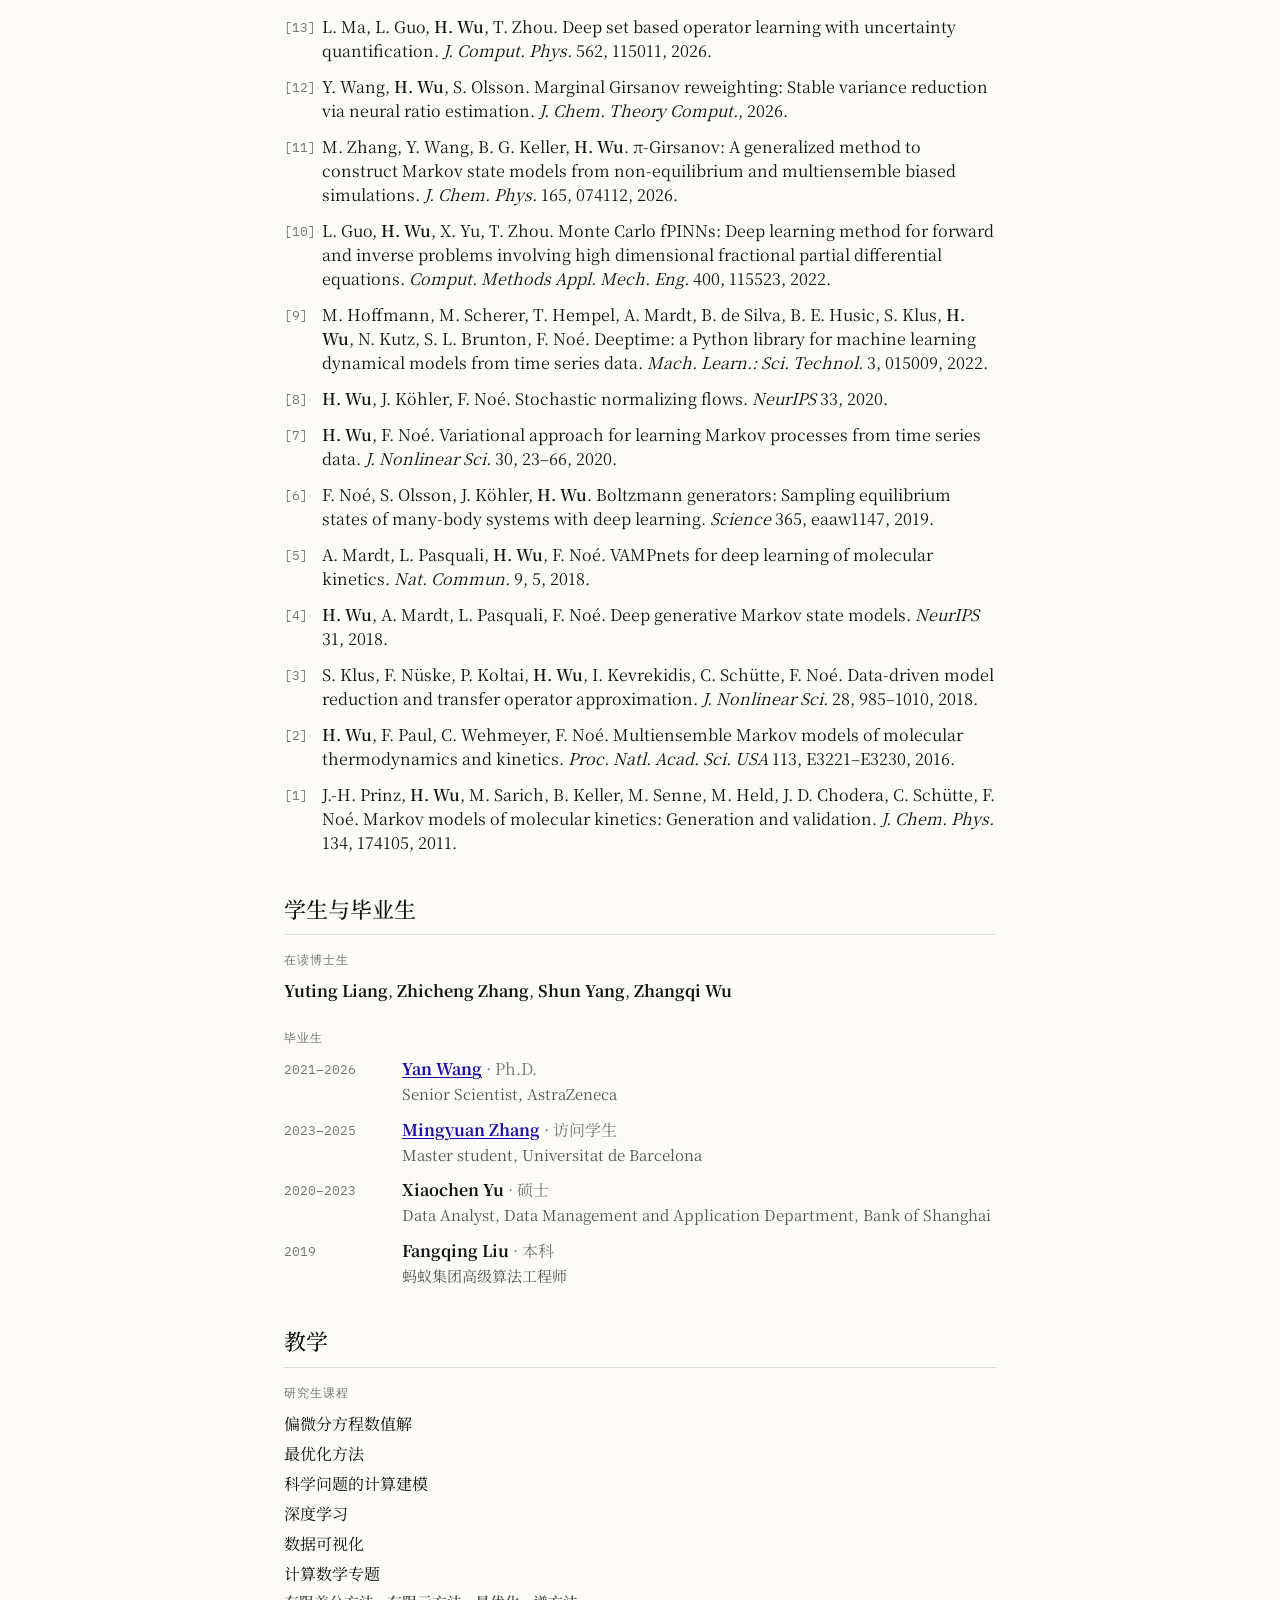
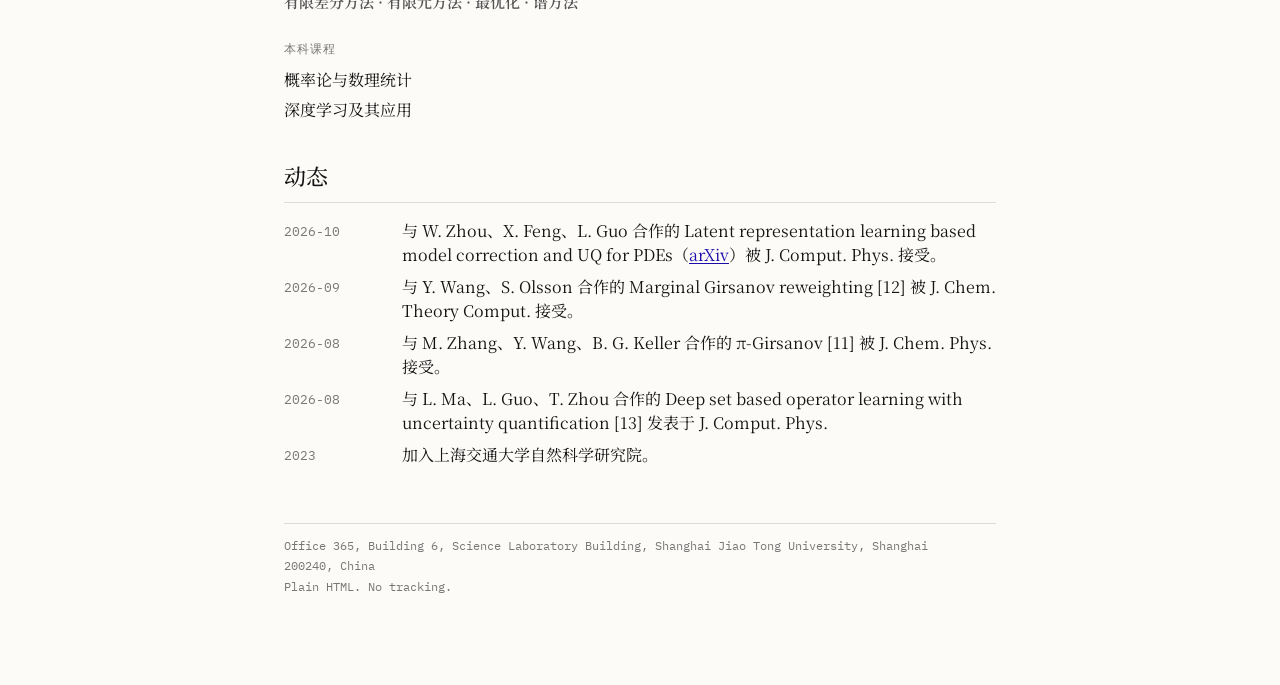
==== commit bc8509a1: "Update zh.html" ====
--- a/zh.html
+++ b/zh.html
@@ -188,6 +188,7 @@
   <section>
     <h2>动态</h2>
     <div class="entries">
+      <div class="entry short"><span class="when">2026-10</span><p>与 W. Zhou、X. Feng、L. Guo 合作的 Latent representation learning based model correction and UQ for PDEs（<a href="https://arxiv.org/abs/2603.24948">arXiv</a>）被 J. Comput. Phys. 接受。</p></div>
       <div class="entry short"><span class="when">2026-09</span><p>与 Y. Wang、S. Olsson 合作的 Marginal Girsanov reweighting [12] 被 J. Chem. Theory Comput. 接受。</p></div>
       <div class="entry short"><span class="when">2026-08</span><p>与 M. Zhang、Y. Wang、B. G. Keller 合作的 π-Girsanov [11] 被 J. Chem. Phys. 接受。</p></div>
       <div class="entry short"><span class="when">2026-08</span><p>与 L. Ma、L. Guo、T. Zhou 合作的 Deep set based operator learning with uncertainty quantification [13] 发表于 J. Comput. Phys.</p></div>
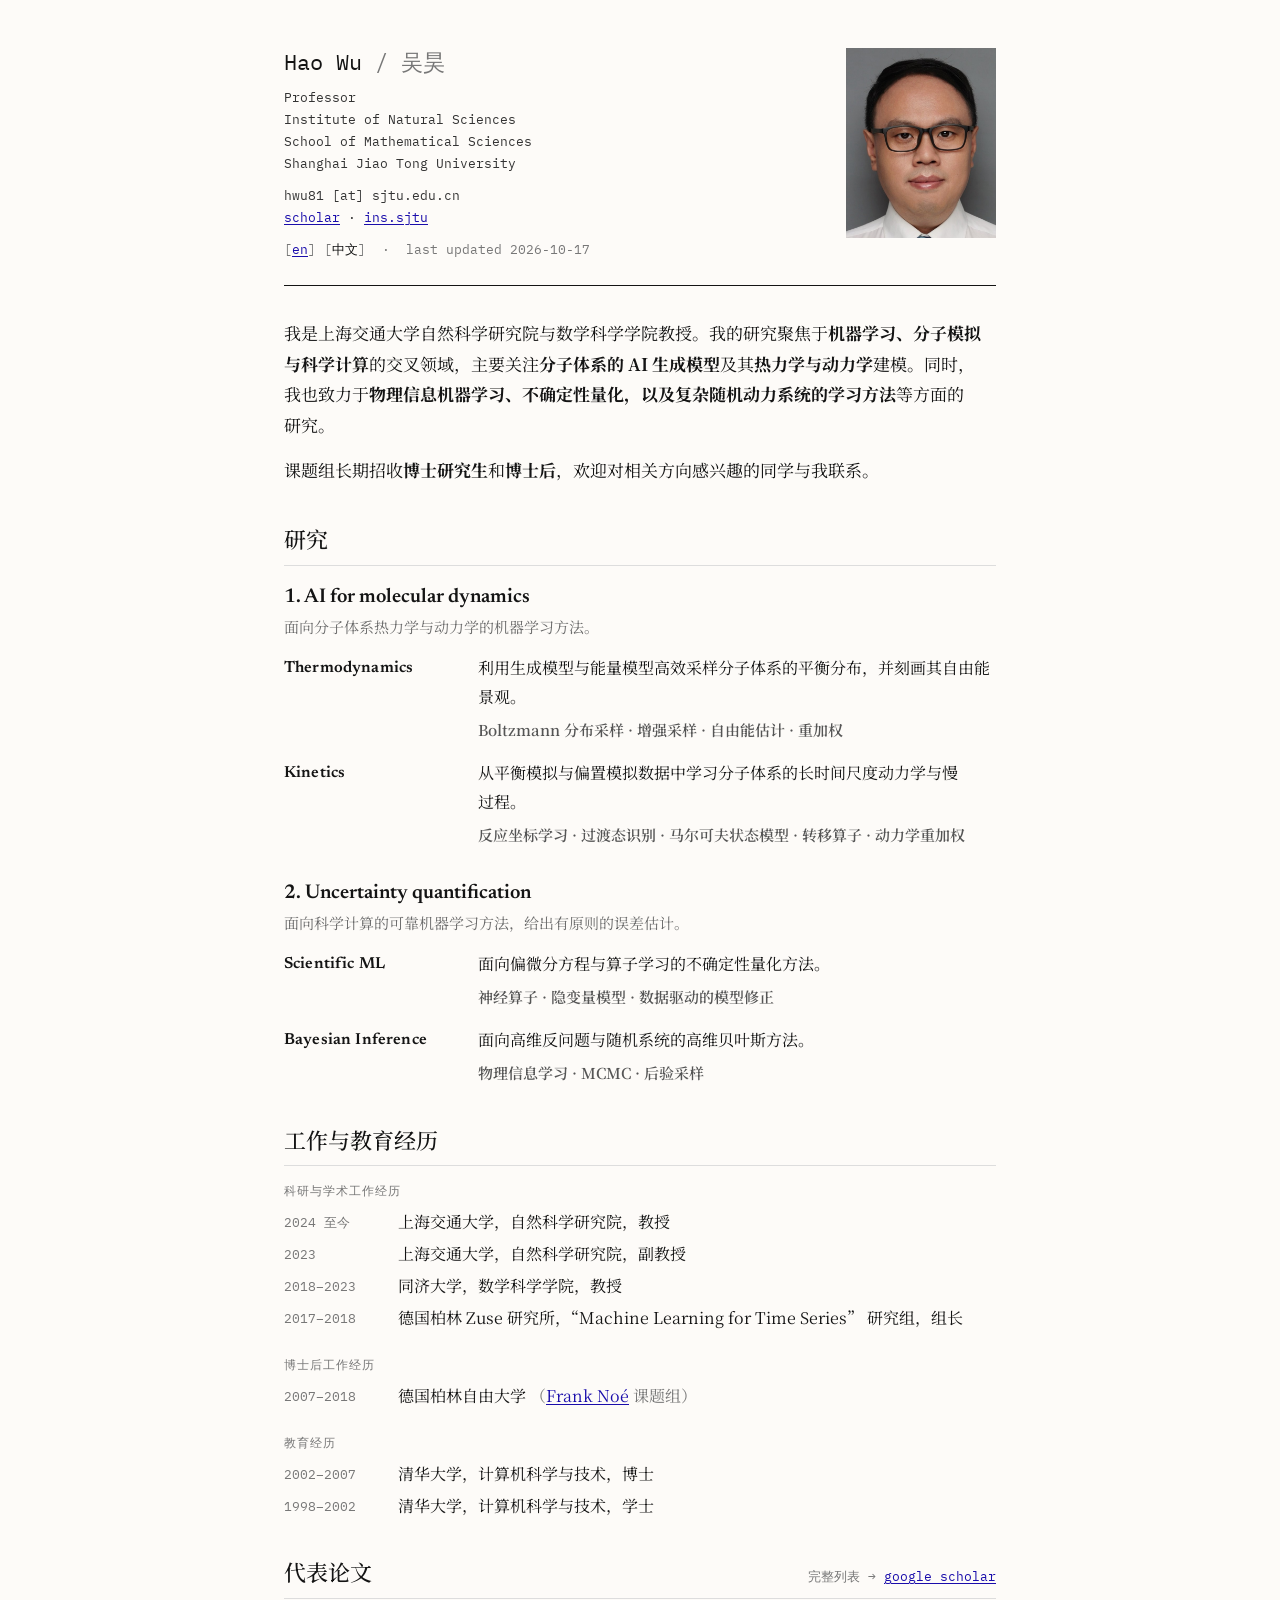
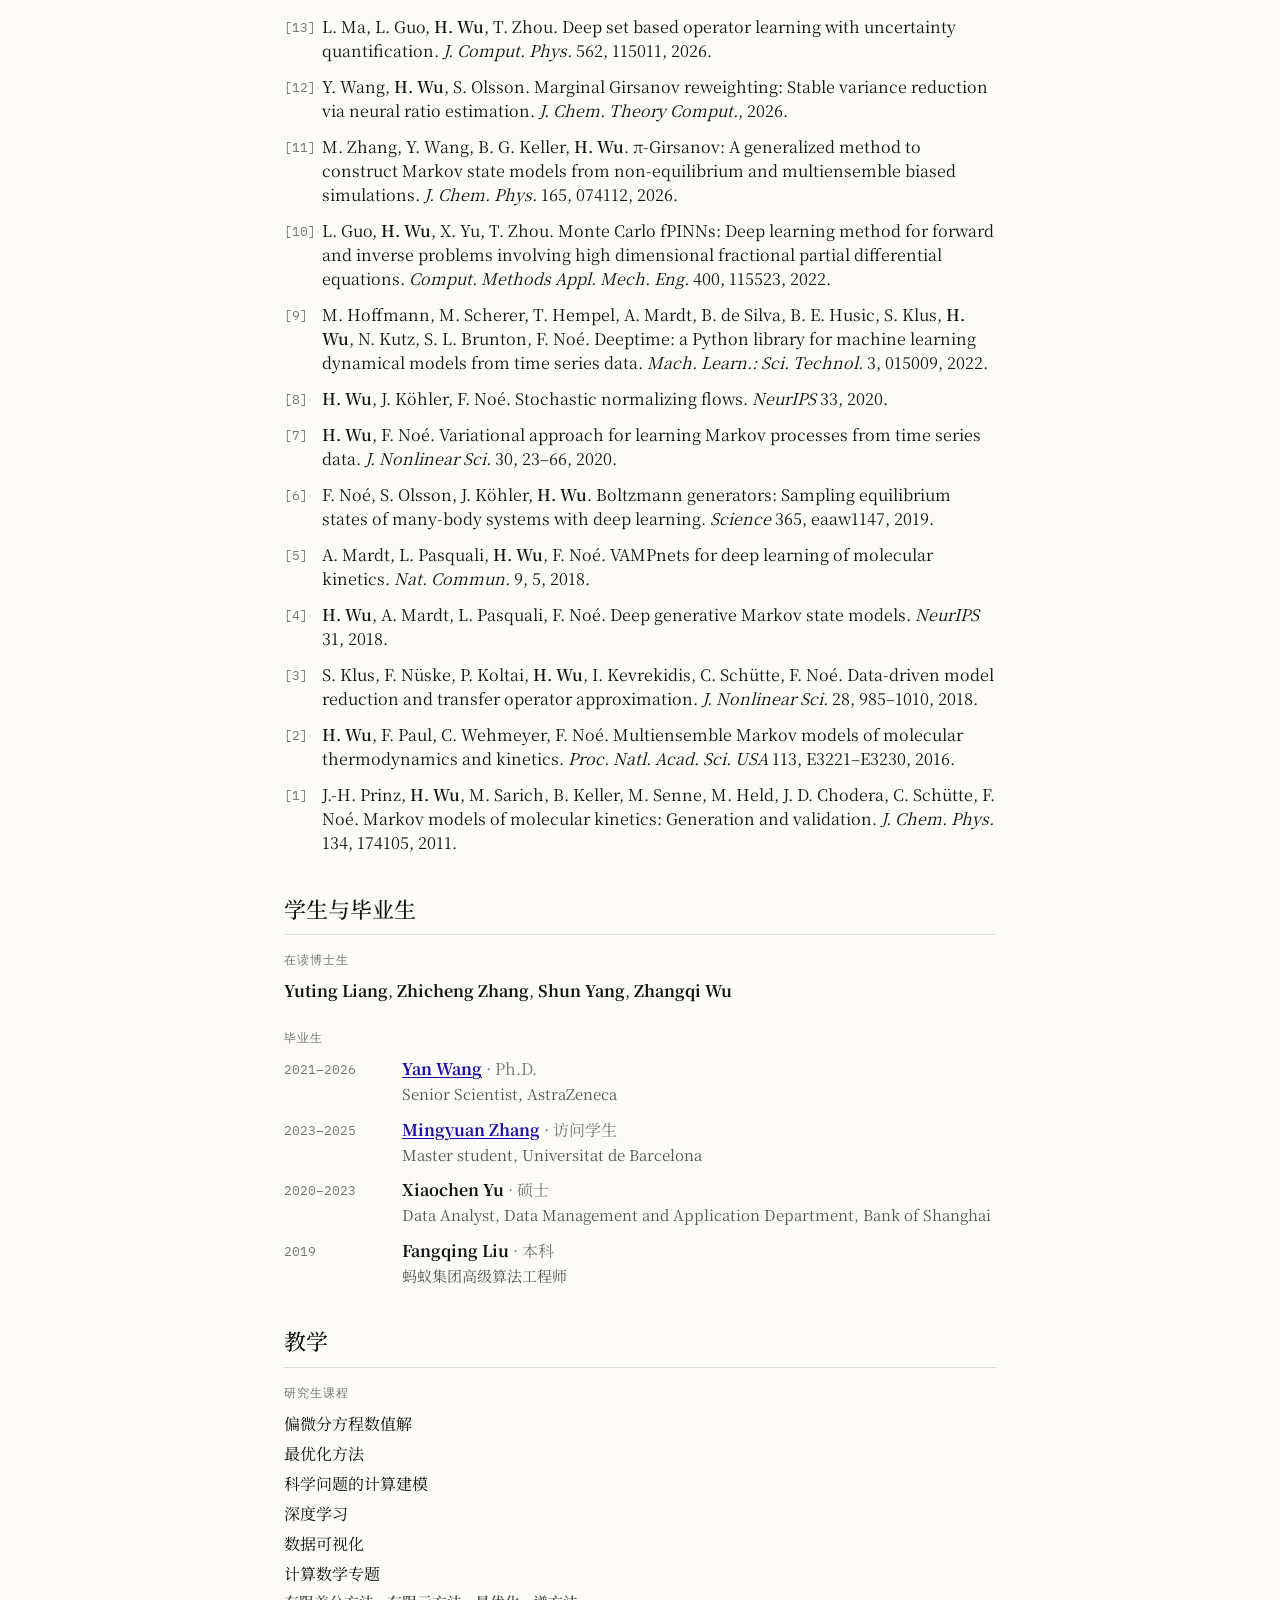
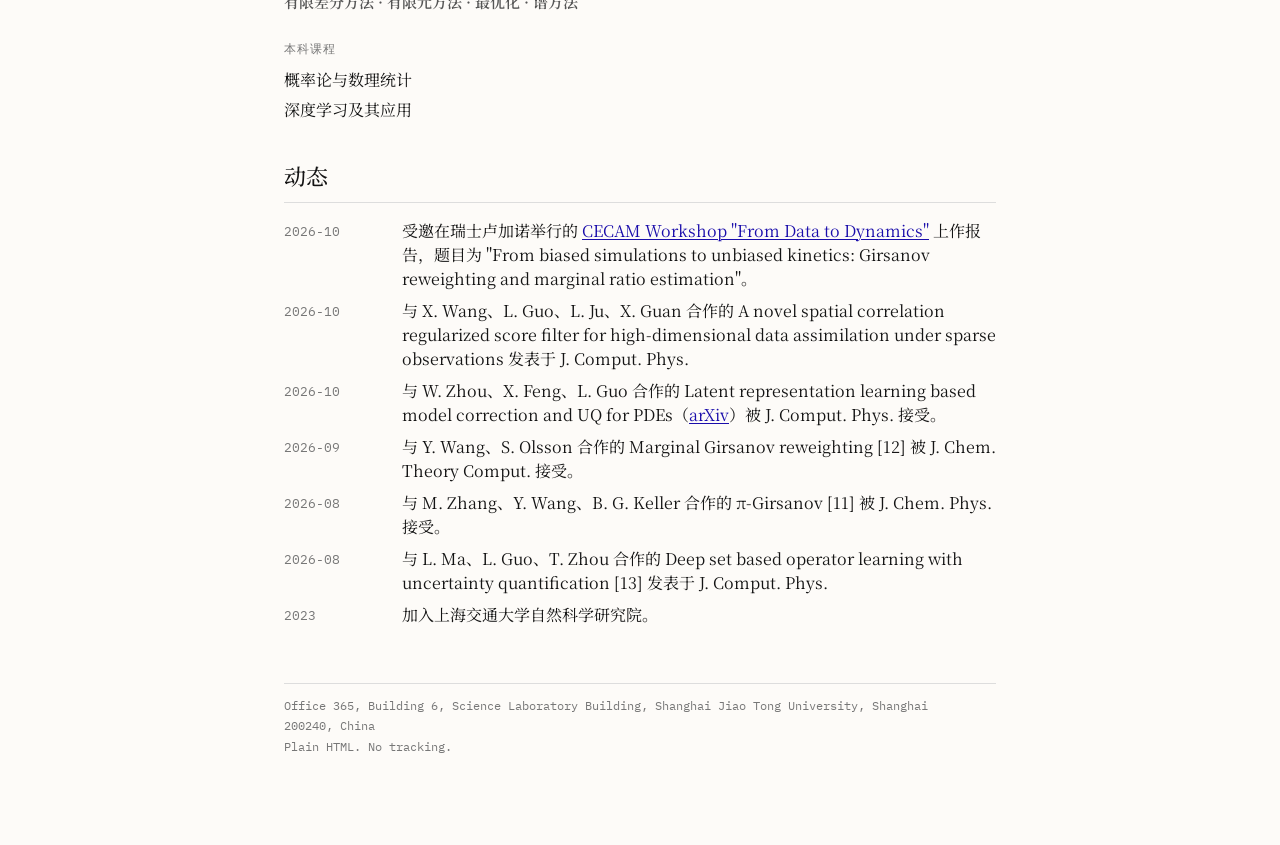
==== commit 5bd8300d: "Update zh.html" ====
--- a/zh.html
+++ b/zh.html
@@ -31,7 +31,7 @@
       <p>Shanghai Jiao Tong University</p>
       <p class="contact">hwu81 [at] sjtu.edu.cn</p>
       <p><a href="https://scholar.google.com/citations?user=BpJevpQAAAAJ">scholar</a> · <a href="https://ins.sjtu.edu.cn/peoples/wuhao">ins.sjtu</a></p>
-      <p class="meta">[<a href="index.html" hreflang="en">en</a>] [<span class="current">中文</span>] &nbsp;·&nbsp; last updated 2026-09-20</p>
+      <p class="meta">[<a href="index.html" hreflang="en">en</a>] [<span class="current">中文</span>] &nbsp;·&nbsp; last updated 2026-10-17</p>
     </div>
     <div class="portrait">
       <img src="portrait-2026.jpg" width="572" height="748" alt="吴昊">
@@ -188,6 +188,8 @@
   <section>
     <h2>动态</h2>
     <div class="entries">
+      <div class="entry short"><span class="when">2026-10</span><p>受邀在瑞士卢加诺举行的 <a href="https://www.cecam.org/workshop-details/from-data-to-dynamics-machine-learning-in-statistical-mechanics-and-molecular-simulations-1487">CECAM Workshop "From Data to Dynamics"</a> 上作报告，题目为 "From biased simulations to unbiased kinetics: Girsanov reweighting and marginal ratio estimation"。</p></div>
+      <div class="entry short"><span class="when">2026-10</span><p>与 X. Wang、L. Guo、L. Ju、X. Guan 合作的 A novel spatial correlation regularized score filter for high-dimensional data assimilation under sparse observations 发表于 J. Comput. Phys.</p></div>
       <div class="entry short"><span class="when">2026-10</span><p>与 W. Zhou、X. Feng、L. Guo 合作的 Latent representation learning based model correction and UQ for PDEs（<a href="https://arxiv.org/abs/2603.24948">arXiv</a>）被 J. Comput. Phys. 接受。</p></div>
       <div class="entry short"><span class="when">2026-09</span><p>与 Y. Wang、S. Olsson 合作的 Marginal Girsanov reweighting [12] 被 J. Chem. Theory Comput. 接受。</p></div>
       <div class="entry short"><span class="when">2026-08</span><p>与 M. Zhang、Y. Wang、B. G. Keller 合作的 π-Girsanov [11] 被 J. Chem. Phys. 接受。</p></div>
